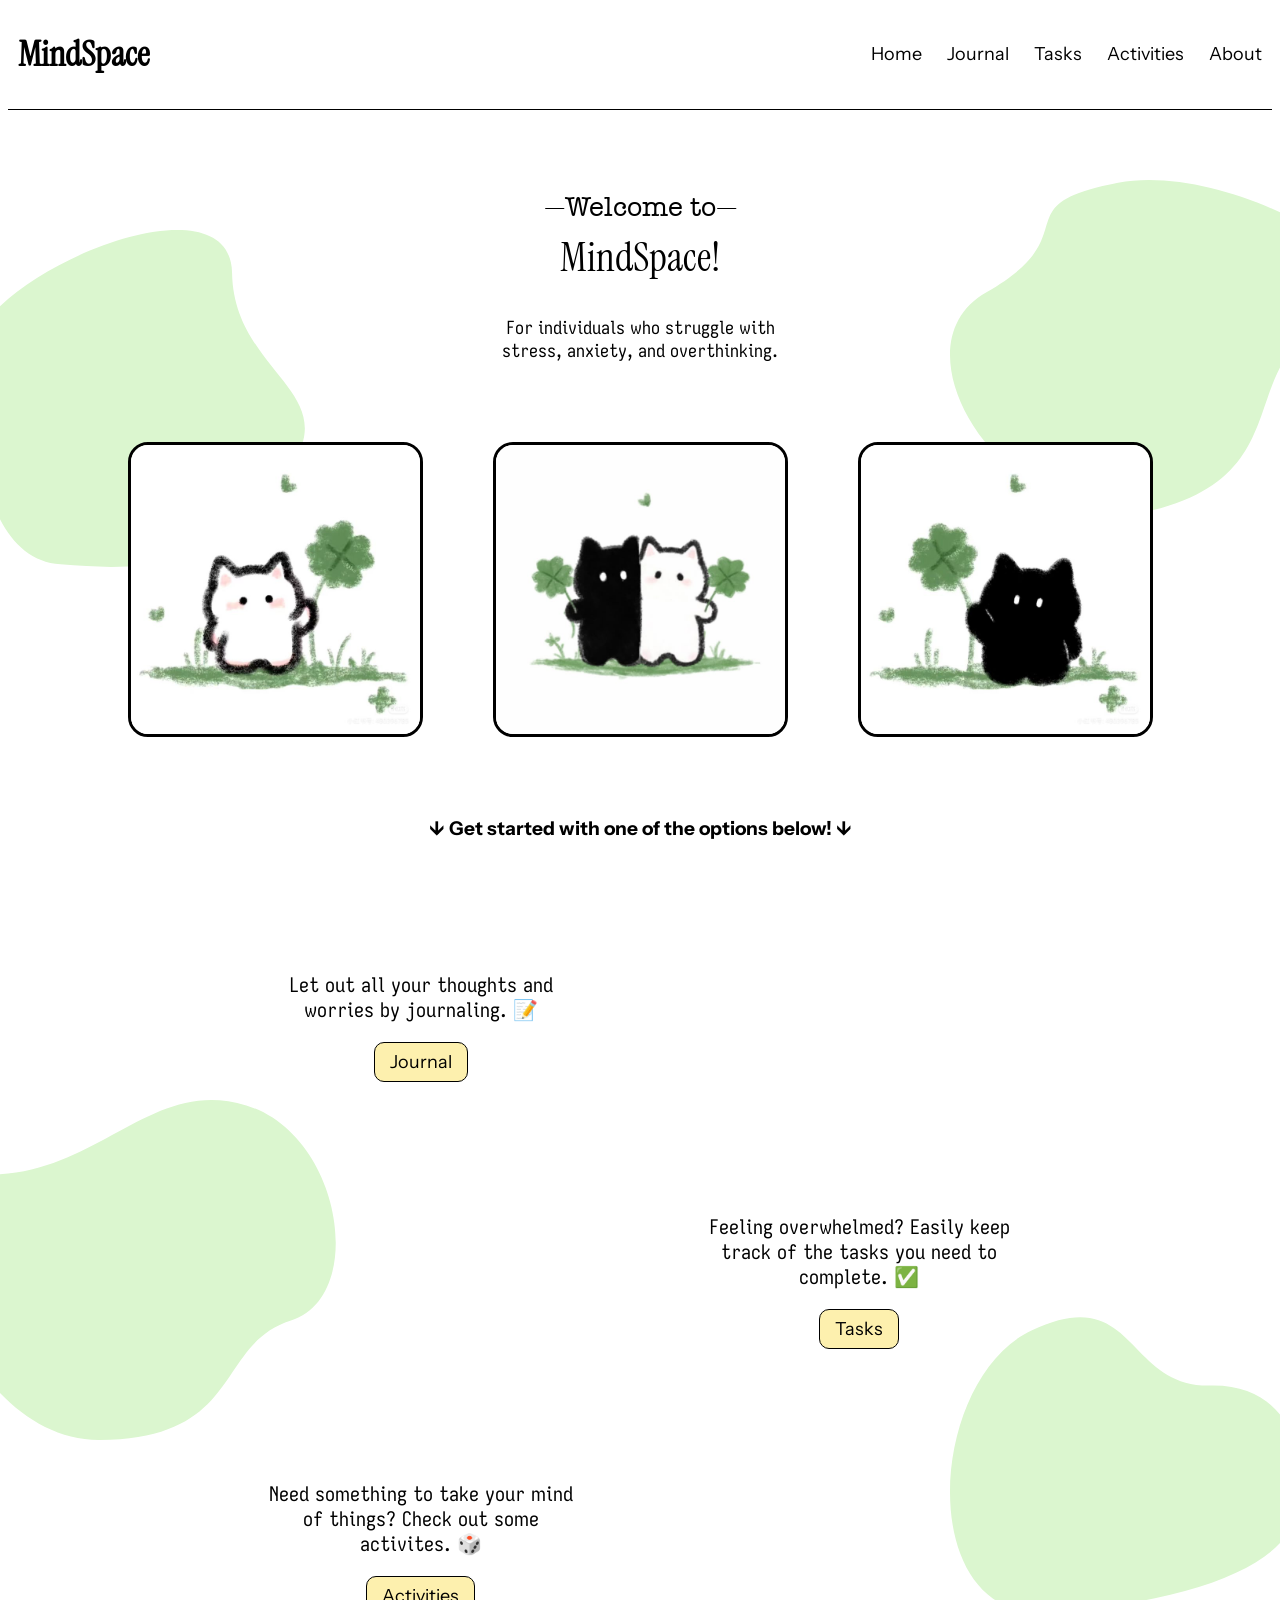
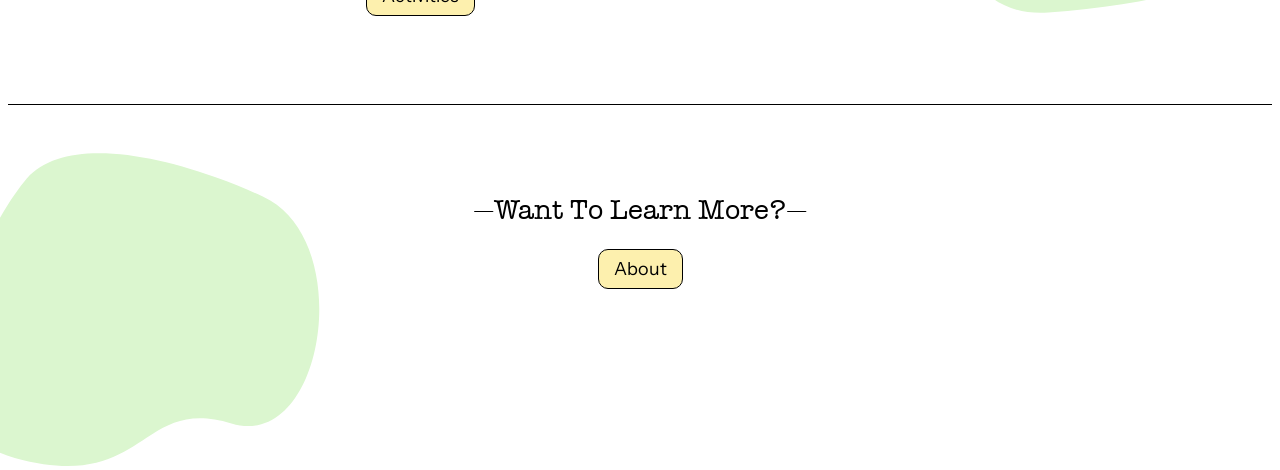
==== mindspace/index.html @ d4c9829e "fixing up overall look" ====
<!DOCTYPE html>
<html lang="en">
<head>
    <meta charset="UTF-8">
    <title>MindSpace</title>
    <link rel="stylesheet" href="styles.css">
</head>

<body>

    <div>
        <img src="./assets/vector1.svg" id="hvector1" alt="">
        <img src="./assets/vector2.svg" id="hvector2" alt="">
        <img src="./assets/vector3.svg" id="hvector3" alt="">
        <img src="./assets/vector4.svg" id="hvector4" alt="">
        <img src="./assets/vector5.svg" id="hvector5" alt="">
    </div>

    <div id="navbar">
        <h1>MindSpace</h1>

        <nav>
            <ul>
                <li><a href="index.html">Home</a></li>
                <li><a href ="journal.html">Journal</a></li>
                <li><a href ="tasks.html">Tasks</a></li>
                <li><a href ="activities.html">Activities</a></li>
                <li><a href ="about.html">About</a></li>
            </ul>
        </nav>
    </div>

    <hr>

    <div id="homeIntroText">
        <h2>—Welcome to—</h2>
        <h2 class="mindSpaceText">MindSpace!</h2>
        <p class="pageDescription">For individuals who struggle with stress, anxiety, and overthinking.</p>
     </div>

     <div id="homeImages">
        <img src="./images/homeImg1.jpg" class="homeImage"alt="">
        <img src="./images/homeImg2.jpg" class="homeImage"alt="">
        <img src="./images/homeImg3.jpg" class="homeImage"alt="">
     </div>

     <p id="websiteIntroText2"><b>↓ Get started with one of the options below! ↓</b></p>


     <div id="journalSection">
        <p id="journalText">Let out all your thoughts and worries by journaling. 📝</p>
        <button id="hJournalButton" onclick="location.href='journal.html'">Journal</button>
    </div>

    <div id="tasksSection">
        <p id="tasksText">Feeling overwhelmed? Easily keep track of the tasks you need to complete. ✅</p>
        <button id="hTasksButton" onclick="location.href='tasks.html'">Tasks</button>
    </div>

    <div id="activitiesSection">
        <p id="activitiesText">Need something to take your mind of things? Check out some activites. 🎲</p>
        <button id="hActivitiesButton" onclick="location.href='activities.html'">Activities</button>
    </div>

    <hr>

    <div id="aboutSection">
        <h2>—Want To Learn More?—</h2>
        <button id="aboutSelectionText" onclick="location.href='about.html'">About</button>
    </div>

    <script src="script.js"></script>

</body>

</html>
---- mindspace/styles.css ----
/* Custom Fonts */

@font-face {
    font-family: InstrumentSerif;
    src: url("./fonts/InstrumentSerif.ttf");
}

@font-face {
    font-family: InstrumentSans;
    src: url("./fonts/InstrumentSans.ttf");
}

@font-face {
    font-family: AmericanTypewriter;
    src: url("./fonts/AmericanTypewriter.ttf");
}

@font-face {
    font-family: IosevkaCharon;
    src: url("./fonts/IosevkaCharon.ttf");
}

@font-face {
    font-family: IosevkaCharon;
    src: url("./fonts/IosevkaCharon.ttf");
}

@font-face {
    font-family: Inika;
    src: url("./fonts/Inika.ttf");
}


html,
body {
    scroll-behavior: smooth;
}

/* ---------------- Home Page ----------------*/

/* Vectors */
#hvector1 {
    position: absolute;
    width: 330px;
    left: auto;
    right: 0;
    top: 180px;
    z-index: -1;
}

#hvector2 {
    position: absolute;
    width: 330px;
    height: 336.95px;
    left: 0;
    right: auto;
    top: 230px;
    z-index: -1;
}

#hvector3 {
    position: absolute;
    width: 340px;
    height: 340px;
    left: 0;
    right: auto;
    top: 1100px;
    z-index: -1;
}

#hvector4 {
    position: absolute;
    width: 330px;
    height: 330px;
    right: 0;
    left: auto;
    top: 1300px;
    z-index: -1;
}

#hvector5 {
    position: absolute;
    width: 320px;
    height: 320px;
    left: 0;
    right: auto;
    top: 1750px;
    z-index: -1;
}

.homeImage {
    width: 289px;
    height: auto;
    border: 3px solid black;
    border-radius: 20px;
    transition: transform 0.2s ease-in-out;
}

.homeImage:hover {
    cursor: pointer;
    transform: scale(1.05);
}

#homeImages {
    display: flex;
    gap: 70px;
    justify-content: center;    /* Centers horizontally */
    margin-bottom: 5rem;
}

h1 {
    font-family: InstrumentSerif;
    font-size: 35px;
    margin-left: 10px;
}

nav ul {
    display: flex;
    list-style: none;
    gap: 15px
}

ul a {
    text-decoration: none;
    color: black;
    font-size: 18px;
    font-family: InstrumentSans;
    margin-right: 10px;
}

ul a:hover {
    text-decoration: underline;
}

#navbar {
    display: flex;
    align-items: center;     /* Center vertically (if parent has height) */
    justify-content: space-between;
}

hr {
    height: 1px;
    background-color: black;
    border: none;
    margin-bottom: 4rem;
}

#homeIntroText {
    margin-bottom: 5rem;
    margin-top: 5rem;
    font-size: 18px;
    text-align: center;
}

h2 {
    font-family: AmericanTypewriter;
    text-align: center;
    font-size: 28px;
    font-weight: lighter;
}

.mindSpaceText {
    font-family: InstrumentSerif;
    font-size: 40px;
    margin-top: -15px;
}

.pageDescription {
    font-family: IosevkaCharon;
    font-size: 18px;
    max-width: 20rem;
    margin: auto;
    text-align: center;
}

#websiteIntroText2 {
    font-family: InstrumentSans;
    font-size: 19px;
    margin-top: 5rem;
    margin-bottom: 7rem;
    text-align: center; /* Horizontal alignment */

}

/* Text for all sections */
#journalText,
#tasksText,
#activitiesText {
    font-family: IosevkaCharon;
    text-align: center;
    font-size: 20px;
}

/* Journal */

#journalSection {
    display: flex;
    flex-direction: column;
    width: 20rem;
    margin-left: 20%;
    margin-right: auto;
}

/* Tasks */

#tasksSection {
    margin-top: 7rem;
    margin-right: 20%;
    margin-left: auto;
    display: flex;
    flex-direction: column;
    width: 20rem;
}

/* Activities */

#activitiesSection {
    display: flex;
    flex-direction: column;
    width: 20rem;
    margin-left: 20%;
    margin-top: 7rem;
}

#hActivitiesButton {
    margin-bottom: 80px;
}

/* All buttons */
button {
    font-family: InstrumentSans;
    font-size: 18px;
    width: fit-content;
    height: fit-content;
    align-self: center;
    background-color: #fdf0ae;
    border: solid black 1px;
    border-radius: 10px;
    padding: 8px 15px 8px 15px;
    transition: transform 0.2s ease-in-out; /* Smooth animation for transforming */

}

button:hover {
    cursor: pointer;
    transform: scale(1.1);  /* Scale up by 10% */
}

#aboutSection {
    display: flex;
    flex-direction: column;
}

#hAboutButton {
    margin-top: 10px;
    margin-bottom: 7rem;
}


/* ---------------- About Page ---------------- */

.pageSelection {
    margin-top: 3.5rem;
    display: flex;
    min-width: 100vh;
    gap: 14rem;
    justify-content: center;
    font-family: AmericanTypewriter;
    font-size: 17px;
    background-color: #DBF6CF;
}

.pageSelectionText {
    margin: 0;
    height: 80px;
    padding: 10px;
    text-align: center;
    display: flex;
    align-items: center;
    text-decoration: none;
    font-size: 21px;
    color: black;
}

.pageSelectionText:hover {
    cursor: pointer;
    color: white;
    background-color: #B6DAA7;
}

/* Why MindSpace Section */

.aboutSectionText {
    text-align: left;
    font-size: 19px;
    font-family: IosevkaCharon;
}

#aboutSection1Header {
    text-align: left;
    font-size: 24px;
    font-weight: bolder;
    font-family: IosevkaCharon;
}

.aboutImage {
    width: 300px;
    height: auto;
    border: 3px solid black;
}

.aboutDescription {
    display: flex;
    margin-top: 5rem;
    gap: 15%;
    justify-content: center;
    align-items: center;
    margin-bottom: 60px;
}

.aboutSectionAllText {
    display: flex;
    flex-direction: column;
    max-width: 450px;
}

#aboutSectionText2 {
    max-width: 500px;
    text-align: left;
    font-size: 19px;
    font-family: IosevkaCharon;
}


/* Meet the Developer Section */

#theDeveloperText {
    margin-top: 50px;
    font-size: 24px;
    font-weight: bolder;
    font-family: IosevkaCharon;
    text-align: center;
}

#developerImage {
    width: 220px;
    height: auto;
    border-radius: 200px;
    border: 3px solid black;
}

#developerName {
    font-family: IosevkaCharon;
    font-size: 22px;
}

#developerInfo {
    display: flex;
    flex-direction: column;
    align-items: center;
}

#developerInfoText {
    text-align: left;
    font-size: 19px;
    font-family: IosevkaCharon;
    max-width: 500px;
}

#aboutDeveloperSection {
    margin-top: 50px;
    display: flex;
    gap: 10%;
    justify-content: center;
    margin-bottom: 10rem;
}


/* ---------------- Journal Page ---------------- */

/* Vectors */

#journalContainer {
    background-color: #DBF6CF;
    max-width: 1400px;
    height: 600px;
    margin: auto;
    margin-top: 5rem;
    margin-bottom: 5rem;
    border-radius: 12px;
    border: 1px solid black;
    padding: 20px;
    position: relative;
}

#containers {
    display: flex;
    gap: 20px;
    width: 100%;
}

#entriesContainer {
    background-color: white;
    border: 1px solid black;
    box-shadow: 3px 4px 4px -1px rgba(0, 0, 0, 0.25);
    border-radius: 12px;
    min-width: 100px;
    height: 595px;
    position: relative;
    text-align: center;
    flex: 1;
    align-items: center;
    overflow-y: scroll;
}

#newEntryContainer {
    background-color: white;
    border: 1px solid black;
    box-shadow: 3px 4px 4px -1px rgba(0, 0, 0, 0.25);
    border-radius: 12px;
    min-width: 300px;
    height: 595px;
    position: relative;
    flex: 3;
}

#searchInput {
    margin-top: 30px;
    width: 250px;
    padding: 10px;
    box-sizing: border-box;
    font-size: 14px;
    border-radius: 7px;
    border: 1px solid black;
    margin-bottom: 40px;
}


#entryTitleInput::placeholder,
#dateInput::placeholder {
    font-family: Inika;
    font-size: 24px;
    color: black;
}

#entryTitleInput {
    box-sizing: border-box; /* width includes padding which prevents overflow  */
    width: 95%;
    margin-top: 25px;
    margin-left: 30px;
    outline: none;
    font-family: Inika;
    font-size: 24px;
    color: black;
    border: none;
}

#dateInput {
    box-sizing: border-box; /* width includes padding which prevents overflow  */
    width: 95%;
    margin-top: 5px;
    margin-left: 30px;
    outline: none;
    font-family: Inika;
    font-size: 24px;
    color: black; 
    border: none;
}

#entryInput {
    box-sizing: border-box; /* width includes padding which prevents overflow  */
    width: 94%;
    height: 60%;
    margin-top: 40px;
    margin-left: 30px;
    outline: none;
    font-family: Inika;
    font-size: 20px;
    position: relative;
}

#addEntryButton {
    margin-top: 20px;
    position: absolute;
    right: 30px;
    bottom: 30px;
}

#entries li {
    list-style: none;
    text-align: left;
    cursor: pointer;
    font-family: Inika;
    font-size: 15px;
    padding: 10px 70px 10px 15px;
    background-color: #F3F3F3;
    margin-bottom: 40px;
    max-width: 200px;
    padding: 35px 35px 35px 20px;
    border-radius: 12px;
    box-shadow: 3px 4px 4px -1px rgba(0, 0, 0, 0.25);
    font-weight: bolder;
}

#entries li span {
    font-size: 13px;
    margin-bottom: 15px;
}

.deleteEntry {
    height: 20px;
    width: 20px;
    font-size: 20px;
    border-radius: 50%;
    float: right;
    text-align: center;
}

.deleteEntry:hover {
    background-color: rgb(218, 218, 218);
}

/* ---------------- Tasks Page ---------------- */

#to-doContainer {
    max-width: 1000px;
    height: 600px;
    margin: auto;
    margin-top: 5rem;
    margin-bottom: 5rem;
    border-radius: 12px;
    background-color: #DBF6CF;
    border: 1px solid black;
    padding: 10px;
    display: flex;  /* needed to center white container inside */
    justify-content: center;    /* horizontal centering */
    align-items: center;    /* vertical centering */
}

#to-doList {
    background-color: white;
    border: 1px solid black;
    box-shadow: 3px 4px 4px -1px rgba(0, 0, 0, 0.25);
    border-radius: 12px;
    width: 950px;
    height: 550px;
    text-align: center;
    overflow-y: scroll; /* when content overflows, container has a scroll bar */
}

#to-doList h3 {
    font-family: Inika;
    font-weight: bolder;
    font-size: 24px;
}

#inputTask {
    width: 50%;
    font-family: Inika;
    border: 1px solid black;
    border-radius: 7px;
    font-size: 16px;
    padding: 8px;
}

.row {
    display: inline-flex;
    gap: 30px;
    justify-content: center;
}

#tasksContainer li {
    list-style: none;
    text-align: left;
    font-family: Inika;
    cursor: pointer;
    position: relative; /* If any elements are absolute, use this container as a point of reference */
    padding: 12px 8px 12px 70px;    /* Big left padding for unchecked circle image */
    font-size: 17px;
    background-color: #F3F3F3;
    margin-bottom: 19px;
    margin-right: 40px;
    border-radius: 5px;
    box-shadow: 3px 4px 4px -1px rgba(0, 0, 0, 0.25);
}

#tasksContainer li::before {
    content: '';    /* Required for elements to appear */
    position: absolute; /* Precise placing, works with position: relative above */
    background-image: url(./images/unchecked.png);
    background-size: cover;
    background-position: center;
    height: 28px;
    width: 28px;
    border-radius: 50%;
    left: 8px;
}

#tasksContainer li.checked {
    text-decoration: line-through;
    color: rgb(102, 102, 102);

}

#tasksContainer li.checked::before {
    background-image: url(./images/checked.png);
}

#tasksContainer li span {
    position: absolute;
    right: 20px;
    top: 6px;
    width: 35px;
    height: 35px;
    font-size: 24px;
    text-align: center;
    align-items: center;
    border-radius: 50%;
}

#tasksContainer li span:hover {
    background-color: rgb(218, 218, 218);
}


/* ---------------- About Page ---------------- */

.activitySection {
    display: flex;
    margin-top: 5rem;
    gap: 15%;
    justify-content: center;
    align-items: center;
    margin-bottom: 60px;
}

.activityImg {
    width: 250px;
    height: auto;
    border: 3px solid black;
}

.activityHeader {
    text-align: left;
    font-size: 25px;
    font-weight: bolder;
    font-family: IosevkaCharon;
}

.activityDescription {
    max-width: 500px;
    text-align: left;
    font-size: 20px;
    font-family: IosevkaCharon;
}
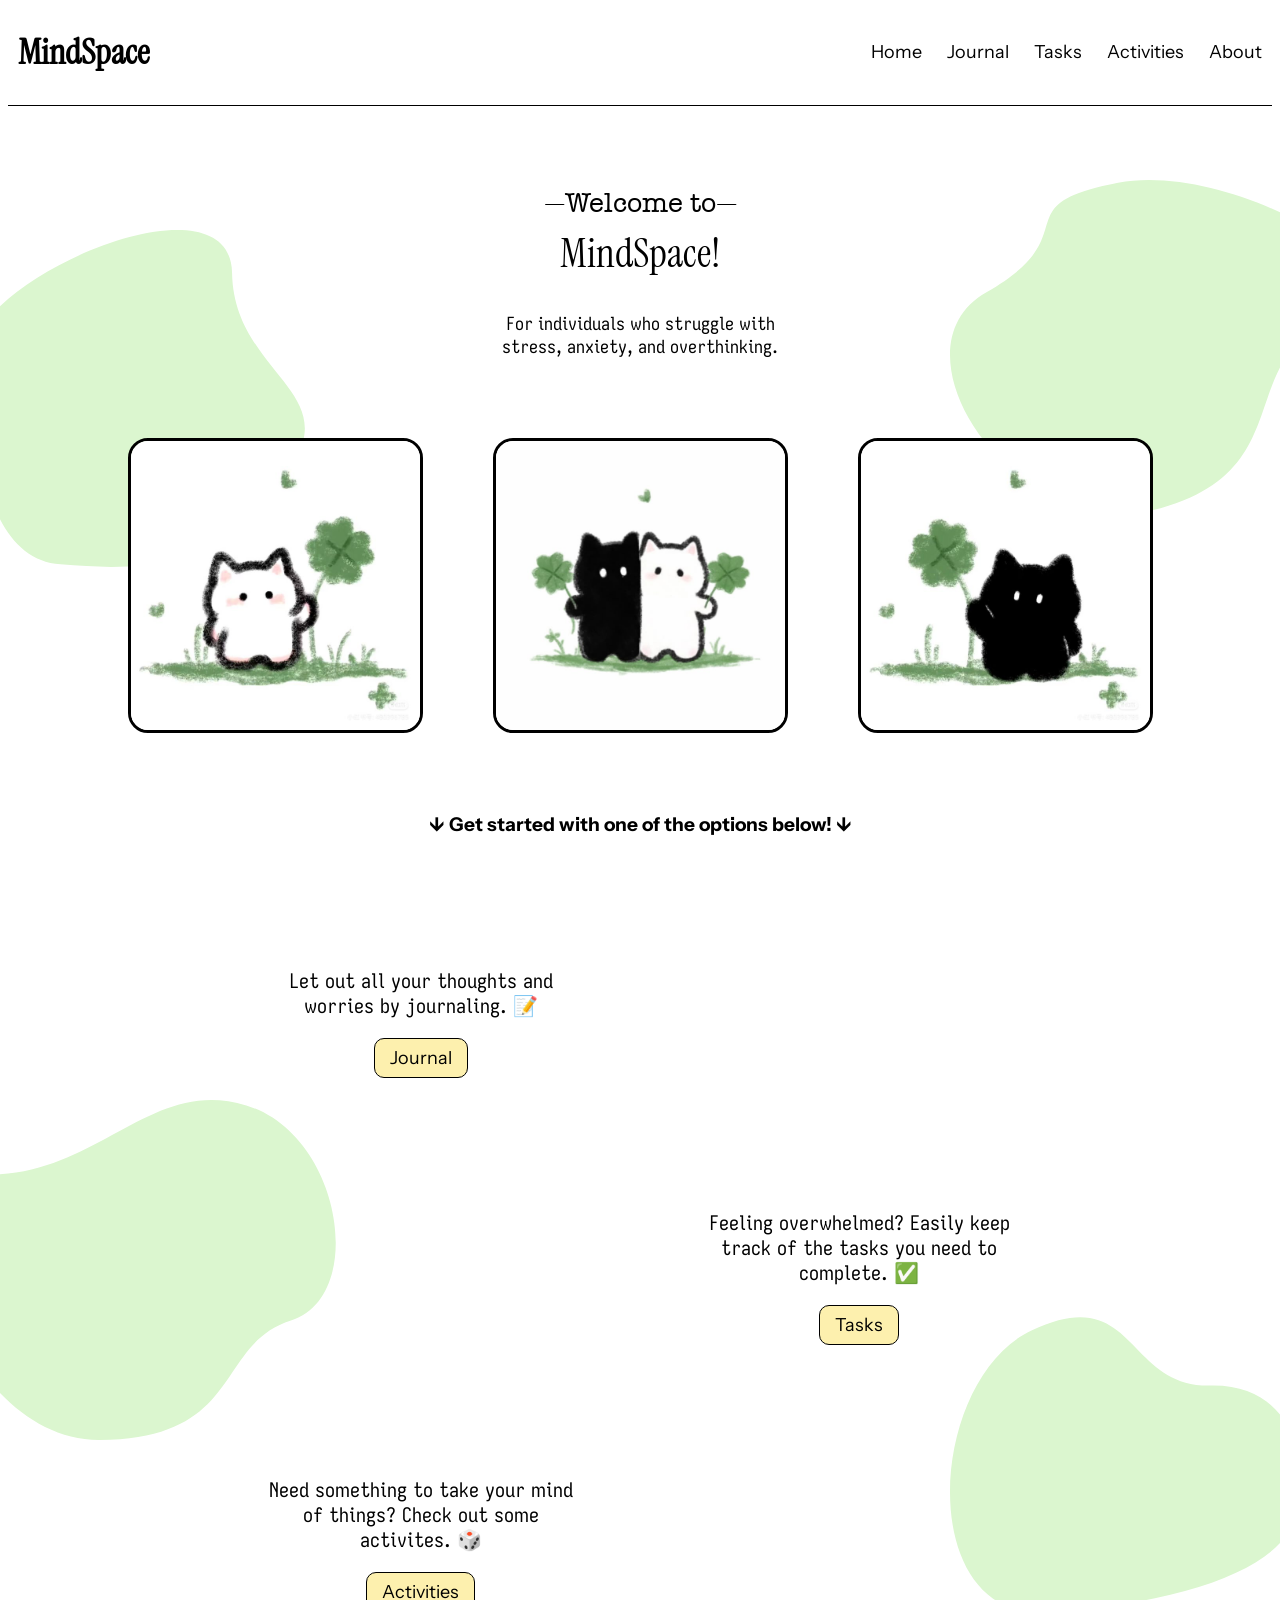
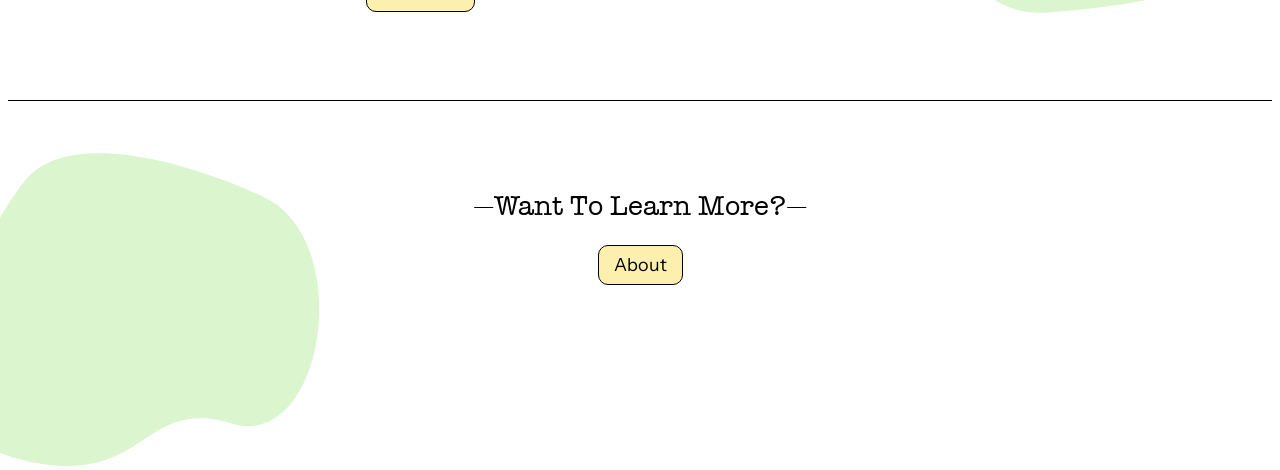
==== commit 56f0bf5e: "added anchor to h1 text" ====
--- a/mindspace/index.html
+++ b/mindspace/index.html
@@ -17,7 +17,7 @@
     </div>
 
     <div id="navbar">
-        <h1>MindSpace</h1>
+        <h1><a href="index.html">MindSpace</a></h1>
 
         <nav>
             <ul>
--- a/mindspace/styles.css
+++ b/mindspace/styles.css
@@ -108,10 +108,16 @@
     margin-bottom: 5rem;
 }
 
-h1 {
+h1 a {
     font-family: InstrumentSerif;
     font-size: 35px;
     margin-left: 10px;
+    text-decoration: none;
+    color: black;
+}
+
+h1:hover {
+    cursor: pointer;
 }
 
 nav ul {
